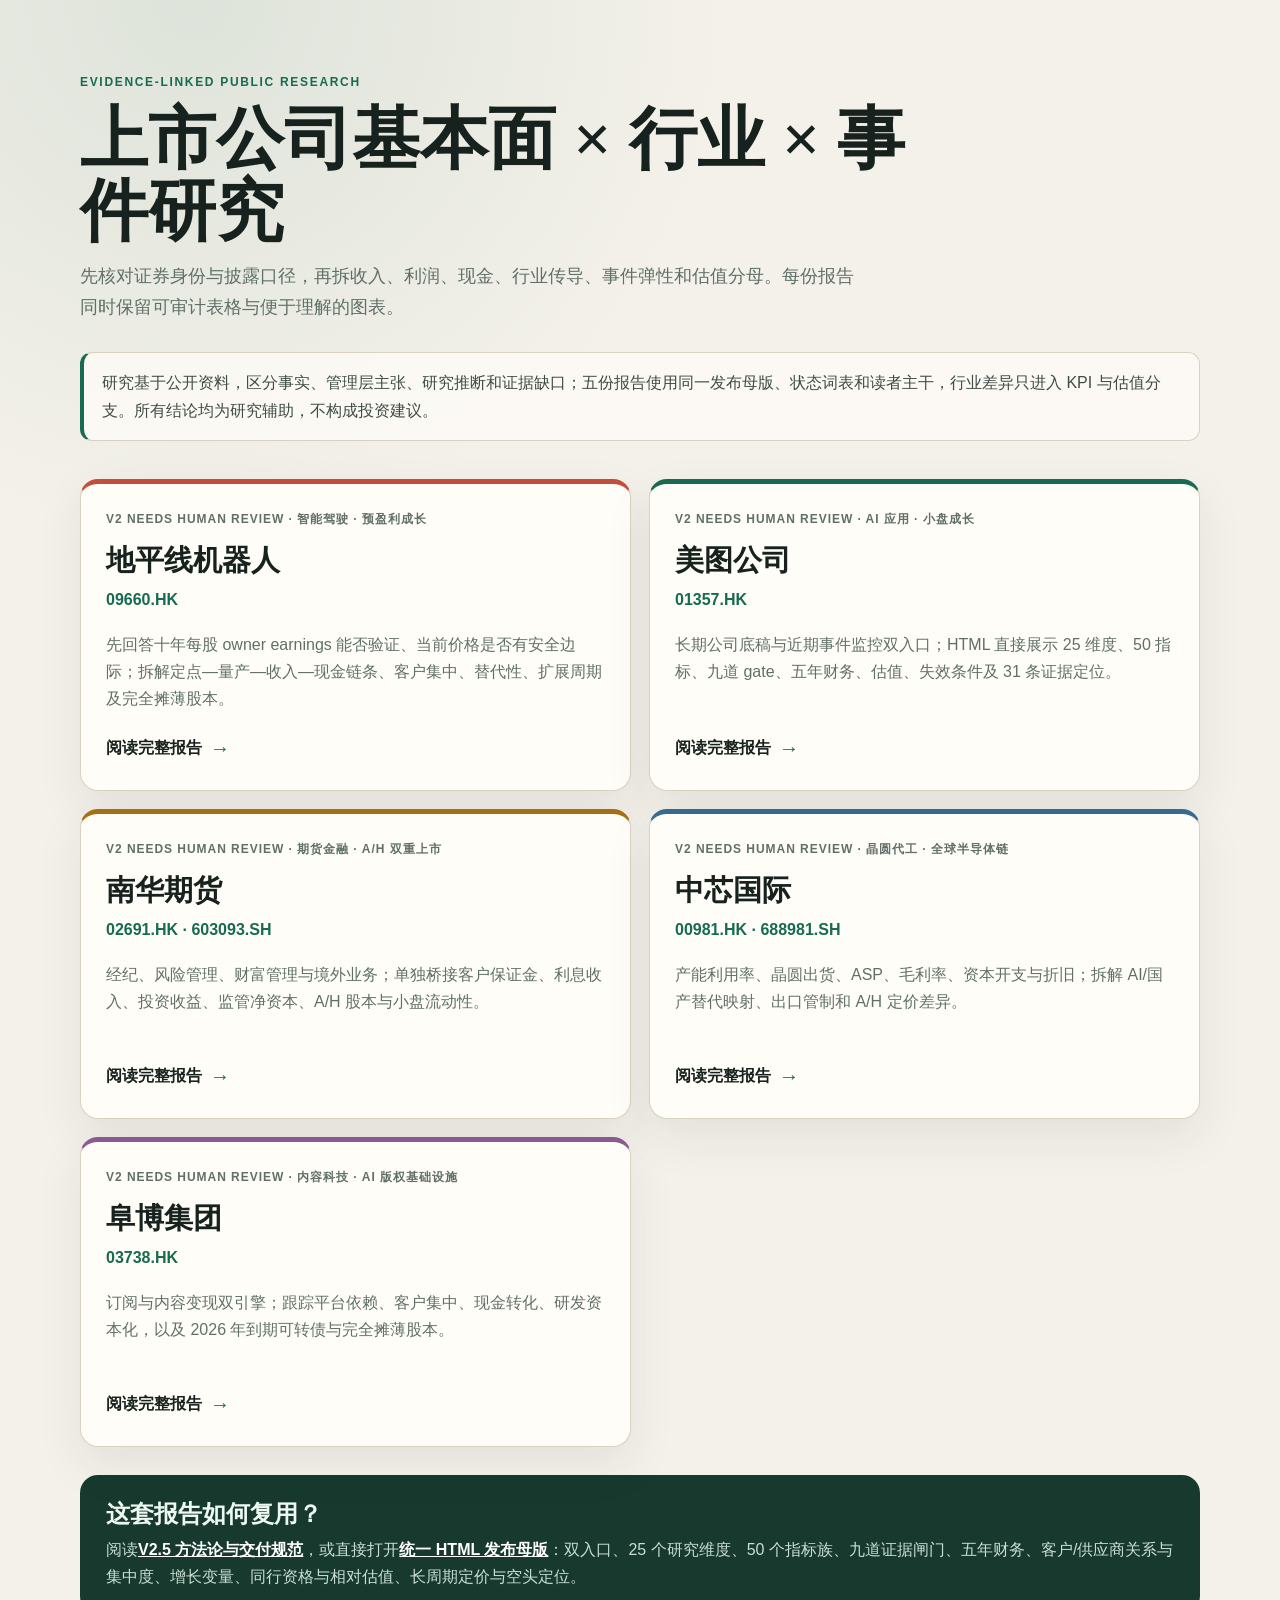
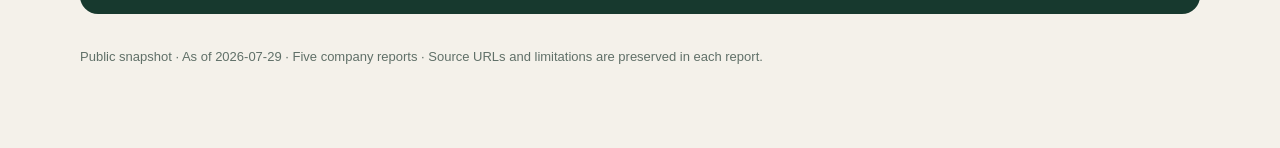
==== docs/index.html @ b4bbeaf7 "publish Horizon Robotics company research" ====
<!doctype html>
<html lang="zh-CN">
<head>
  <meta charset="utf-8">
  <meta name="viewport" content="width=device-width, initial-scale=1">
  <meta name="color-scheme" content="light">
  <title>上市公司基本面 × 行业 × 事件研究</title>
  <style>
    :root {
      --ink: #17221e;
      --muted: #607068;
      --paper: #f4f1ea;
      --card: #fffdf8;
      --line: #d8d1c3;
      --green: #176b50;
      --blue: #386a8e;
      --gold: #a66f16;
      --shadow: 0 18px 48px rgba(34, 42, 37, .08);
    }
    * { box-sizing: border-box; }
    body {
      margin: 0;
      color: var(--ink);
      background:
        radial-gradient(circle at 15% 0%, rgba(23, 107, 80, .10), transparent 34rem),
        var(--paper);
      font: 16px/1.7 -apple-system, BlinkMacSystemFont, "Segoe UI", "PingFang SC", "Noto Sans CJK SC", sans-serif;
    }
    main { width: min(1120px, calc(100% - 36px)); margin: 0 auto; padding: 72px 0 80px; }
    .eyebrow {
      color: var(--green);
      font-size: 12px;
      font-weight: 800;
      letter-spacing: .14em;
      text-transform: uppercase;
    }
    h1 { max-width: 850px; margin: 12px 0 14px; font: 800 clamp(36px, 7vw, 68px)/1.05 Georgia, "Songti SC", serif; }
    .lead { max-width: 780px; margin: 0; color: var(--muted); font-size: 18px; }
    .notice {
      margin: 30px 0 38px;
      padding: 16px 18px;
      border: 1px solid var(--line);
      border-left: 4px solid var(--green);
      border-radius: 12px;
      background: rgba(255, 253, 248, .75);
      color: #3e4c45;
    }
    .grid { display: grid; grid-template-columns: repeat(2, minmax(0, 1fr)); gap: 18px; }
    .card {
      display: flex;
      min-height: 310px;
      flex-direction: column;
      padding: 25px;
      border: 1px solid var(--line);
      border-radius: 18px;
      background: var(--card);
      box-shadow: var(--shadow);
    }
    .tag { color: var(--muted); font-size: 12px; font-weight: 750; letter-spacing: .08em; }
    .card h2 { margin: 14px 0 8px; font: 750 29px/1.2 Georgia, "Songti SC", serif; }
    .ticker { margin-bottom: 18px; color: var(--green); font-weight: 750; }
    .card p { margin: 0 0 18px; color: var(--muted); }
    .card a {
      display: inline-flex;
      align-items: center;
      gap: 8px;
      margin-top: auto;
      color: var(--ink);
      font-weight: 780;
      text-decoration: none;
    }
    .card a::after { content: "→"; color: var(--green); font-size: 20px; }
    .card a:hover { color: var(--green); }
    .meitu { border-top: 5px solid var(--green); }
    .nanhua { border-top: 5px solid var(--gold); }
    .smic { border-top: 5px solid var(--blue); }
    .vobile { border-top: 5px solid #8b5a91; }
    .horizon { border-top: 5px solid #c14f3c; }
    .pending { opacity: .72; }
    .pending .status {
      display: inline-flex;
      margin-top: auto;
      padding: 7px 10px;
      border: 1px solid var(--line);
      border-radius: 999px;
      color: var(--muted);
      font-size: 12px;
      font-weight: 750;
    }
    .method {
      margin-top: 28px;
      padding: 24px 26px;
      border-radius: 18px;
      color: #edf8f2;
      background: #17392e;
    }
    .method h2 { margin: 0 0 6px; font: 700 24px/1.3 Georgia, "Songti SC", serif; }
    .method p { margin: 0; color: #c9ded4; }
    .method a { color: #fff; font-weight: 750; }
    footer { margin-top: 32px; color: var(--muted); font-size: 13px; }
    @media (max-width: 820px) {
      main { padding-top: 46px; }
      .grid { grid-template-columns: 1fr; }
      .card { min-height: 0; }
    }
  </style>
</head>
<body>
  <main>
    <div class="eyebrow">Evidence-linked public research</div>
    <h1>上市公司基本面 × 行业 × 事件研究</h1>
    <p class="lead">先核对证券身份与披露口径，再拆收入、利润、现金、行业传导、事件弹性和估值分母。每份报告同时保留可审计表格与便于理解的图表。</p>

    <div class="notice">研究基于公开资料，区分事实、管理层主张、研究推断和证据缺口；五份报告使用同一发布母版、状态词表和读者主干，行业差异只进入 KPI 与估值分支。所有结论均为研究辅助，不构成投资建议。</div>

    <section class="grid" aria-label="公司研究报告">
      <article class="card horizon">
        <div class="tag">V2 NEEDS HUMAN REVIEW · 智能驾驶 · 预盈利成长</div>
        <h2>地平线机器人</h2>
        <div class="ticker">09660.HK</div>
        <p>先回答十年每股 owner earnings 能否验证、当前价格是否有安全边际；拆解定点—量产—收入—现金链条、客户集中、替代性、扩展周期及完全摊薄股本。</p>
        <a href="./horizon-robotics-09660-hk/report.html">阅读完整报告</a>
      </article>

      <article class="card meitu">
        <div class="tag">V2 NEEDS HUMAN REVIEW · AI 应用 · 小盘成长</div>
        <h2>美图公司</h2>
        <div class="ticker">01357.HK</div>
        <p>长期公司底稿与近期事件监控双入口；HTML 直接展示 25 维度、50 指标、九道 gate、五年财务、估值、失效条件及 31 条证据定位。</p>
        <a href="./meitu-01357-hk/report.html">阅读完整报告</a>
      </article>

      <article class="card nanhua">
        <div class="tag">V2 NEEDS HUMAN REVIEW · 期货金融 · A/H 双重上市</div>
        <h2>南华期货</h2>
        <div class="ticker">02691.HK · 603093.SH</div>
        <p>经纪、风险管理、财富管理与境外业务；单独桥接客户保证金、利息收入、投资收益、监管净资本、A/H 股本与小盘流动性。</p>
        <a href="./nanhua-futures-02691-hk/report.html">阅读完整报告</a>
      </article>

      <article class="card smic">
        <div class="tag">V2 NEEDS HUMAN REVIEW · 晶圆代工 · 全球半导体链</div>
        <h2>中芯国际</h2>
        <div class="ticker">00981.HK · 688981.SH</div>
        <p>产能利用率、晶圆出货、ASP、毛利率、资本开支与折旧；拆解 AI/国产替代映射、出口管制和 A/H 定价差异。</p>
        <a href="./smic-00981-hk/report.html">阅读完整报告</a>
      </article>

      <article class="card vobile">
        <div class="tag">V2 NEEDS HUMAN REVIEW · 内容科技 · AI 版权基础设施</div>
        <h2>阜博集团</h2>
        <div class="ticker">03738.HK</div>
        <p>订阅与内容变现双引擎；跟踪平台依赖、客户集中、现金转化、研发资本化，以及 2026 年到期可转债与完全摊薄股本。</p>
        <a href="./fubo-group-03738-hk/report.html">阅读完整报告</a>
      </article>
    </section>

    <section class="method">
      <h2>这套报告如何复用？</h2>
      <p>阅读<a href="./listed-company-fundamentals-event-research-methodology.html">V2.5 方法论与交付规范</a>，或直接打开<a href="./templates/report-publication-shell-v1.html">统一 HTML 发布母版</a>：双入口、25 个研究维度、50 个指标族、九道证据闸门、五年财务、客户/供应商关系与集中度、增长变量、同行资格与相对估值、长周期定价与空头定位。</p>
    </section>

    <footer>Public snapshot · As of 2026-07-29 · Five company reports · Source URLs and limitations are preserved in each report.</footer>
  </main>
</body>
</html>
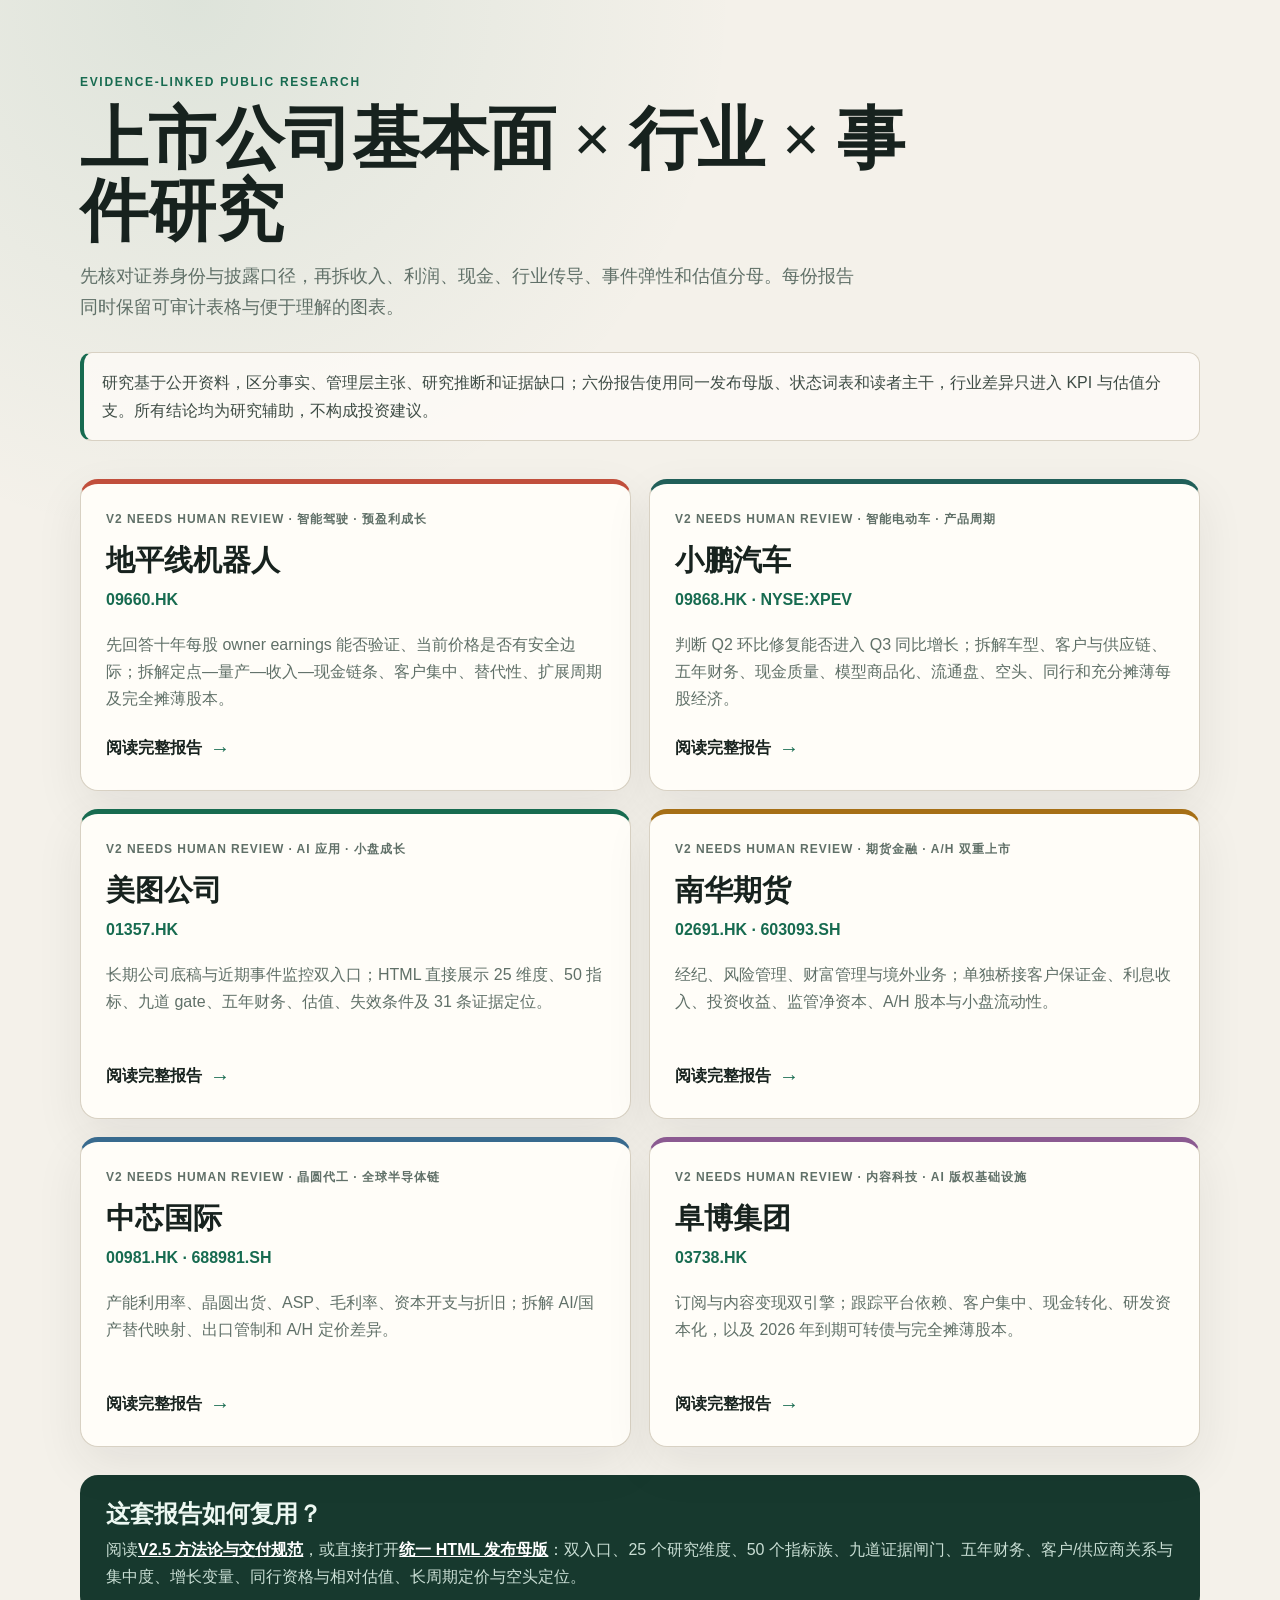
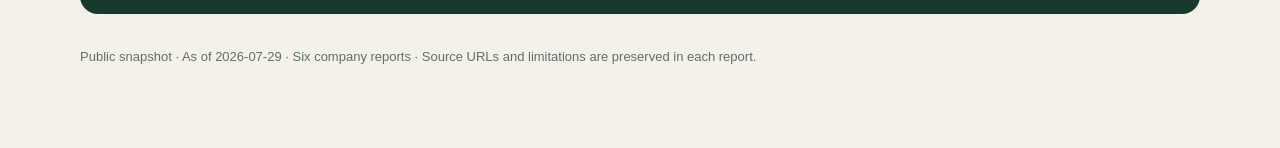
==== commit a726439b: "Publish XPeng company research" ====
--- a/docs/index.html
+++ b/docs/index.html
@@ -76,6 +76,7 @@
     .smic { border-top: 5px solid var(--blue); }
     .vobile { border-top: 5px solid #8b5a91; }
     .horizon { border-top: 5px solid #c14f3c; }
+    .xpeng { border-top: 5px solid #215f59; }
     .pending { opacity: .72; }
     .pending .status {
       display: inline-flex;
@@ -111,7 +112,7 @@
     <h1>上市公司基本面 × 行业 × 事件研究</h1>
     <p class="lead">先核对证券身份与披露口径，再拆收入、利润、现金、行业传导、事件弹性和估值分母。每份报告同时保留可审计表格与便于理解的图表。</p>
 
-    <div class="notice">研究基于公开资料，区分事实、管理层主张、研究推断和证据缺口；五份报告使用同一发布母版、状态词表和读者主干，行业差异只进入 KPI 与估值分支。所有结论均为研究辅助，不构成投资建议。</div>
+    <div class="notice">研究基于公开资料，区分事实、管理层主张、研究推断和证据缺口；六份报告使用同一发布母版、状态词表和读者主干，行业差异只进入 KPI 与估值分支。所有结论均为研究辅助，不构成投资建议。</div>
 
     <section class="grid" aria-label="公司研究报告">
       <article class="card horizon">
@@ -120,6 +121,14 @@
         <div class="ticker">09660.HK</div>
         <p>先回答十年每股 owner earnings 能否验证、当前价格是否有安全边际；拆解定点—量产—收入—现金链条、客户集中、替代性、扩展周期及完全摊薄股本。</p>
         <a href="./horizon-robotics-09660-hk/report.html">阅读完整报告</a>
+      </article>
+
+      <article class="card xpeng">
+        <div class="tag">V2 NEEDS HUMAN REVIEW · 智能电动车 · 产品周期</div>
+        <h2>小鹏汽车</h2>
+        <div class="ticker">09868.HK · NYSE:XPEV</div>
+        <p>判断 Q2 环比修复能否进入 Q3 同比增长；拆解车型、客户与供应链、五年财务、现金质量、模型商品化、流通盘、空头、同行和充分摊薄每股经济。</p>
+        <a href="./xpeng-09868-hk/report.html">阅读完整报告</a>
       </article>
 
       <article class="card meitu">
@@ -160,7 +169,7 @@
       <p>阅读<a href="./listed-company-fundamentals-event-research-methodology.html">V2.5 方法论与交付规范</a>，或直接打开<a href="./templates/report-publication-shell-v1.html">统一 HTML 发布母版</a>：双入口、25 个研究维度、50 个指标族、九道证据闸门、五年财务、客户/供应商关系与集中度、增长变量、同行资格与相对估值、长周期定价与空头定位。</p>
     </section>
 
-    <footer>Public snapshot · As of 2026-07-29 · Five company reports · Source URLs and limitations are preserved in each report.</footer>
+    <footer>Public snapshot · As of 2026-07-29 · Six company reports · Source URLs and limitations are preserved in each report.</footer>
   </main>
 </body>
 </html>
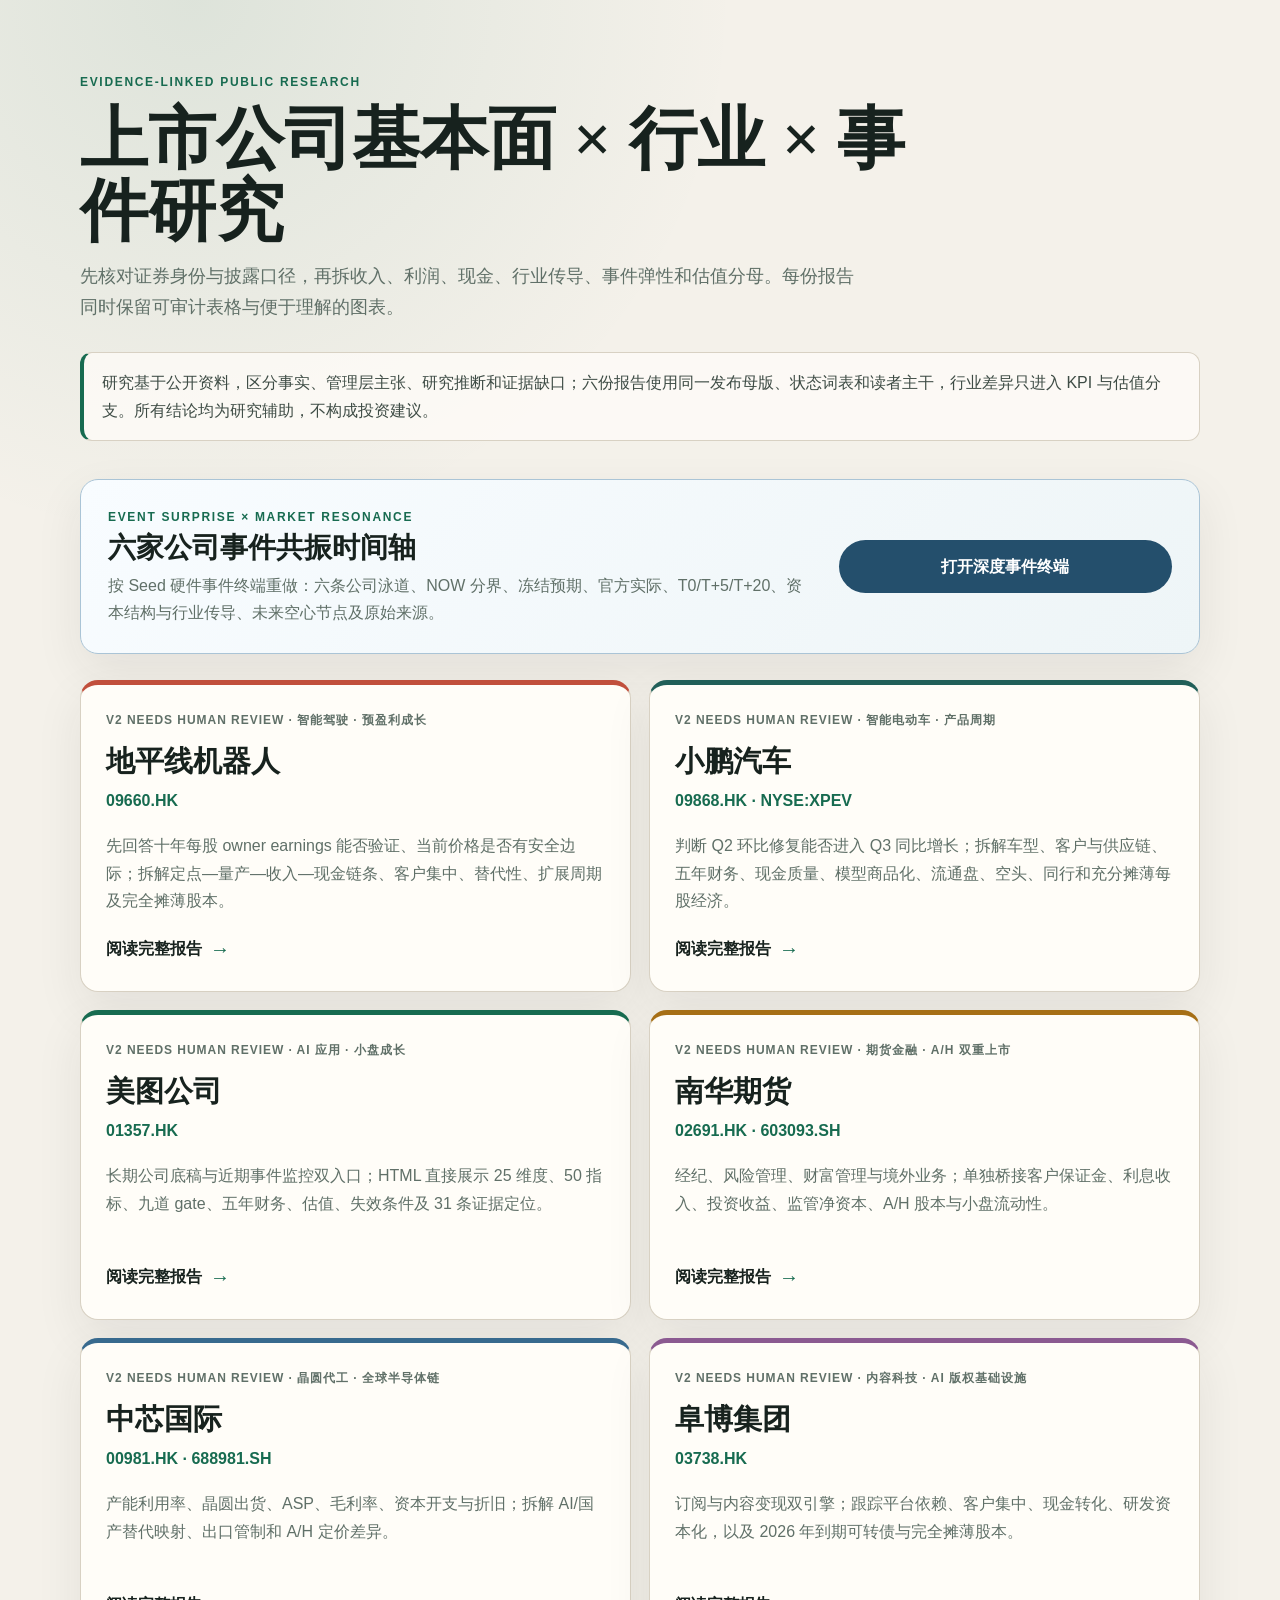
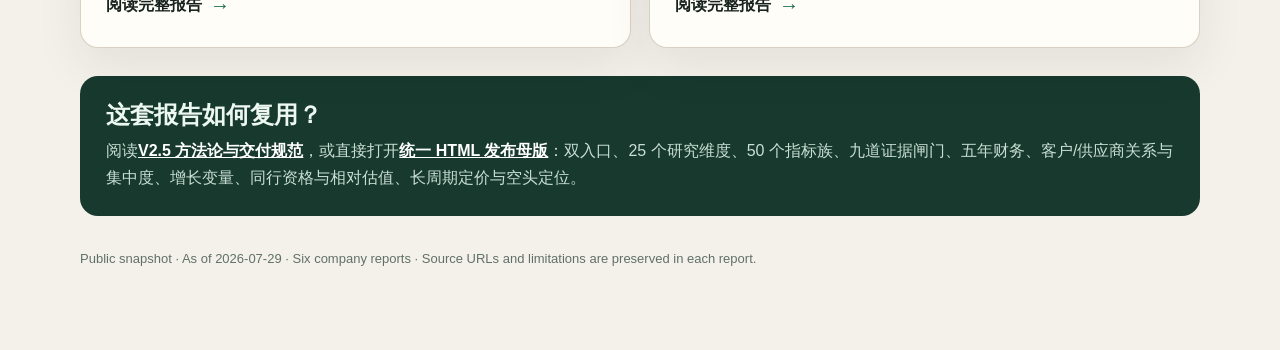
==== commit c5a2d4d3: "Add company event resonance timeline" ====
--- a/docs/index.html
+++ b/docs/index.html
@@ -98,11 +98,39 @@
     .method h2 { margin: 0 0 6px; font: 700 24px/1.3 Georgia, "Songti SC", serif; }
     .method p { margin: 0; color: #c9ded4; }
     .method a { color: #fff; font-weight: 750; }
+    .timeline-feature {
+      display: grid;
+      grid-template-columns: minmax(0, 1.7fr) minmax(240px, .8fr);
+      gap: 22px;
+      align-items: center;
+      margin: 0 0 26px;
+      padding: 27px;
+      border: 1px solid #aac4d6;
+      border-radius: 18px;
+      background: linear-gradient(135deg, #f8fcff, #eef5f7);
+      box-shadow: var(--shadow);
+    }
+    .timeline-feature h2 {
+      margin: 4px 0 7px;
+      font: 750 28px/1.2 Georgia, "Songti SC", serif;
+    }
+    .timeline-feature p { margin: 0; color: var(--muted); }
+    .timeline-feature a {
+      display: inline-flex;
+      justify-content: center;
+      padding: 13px 16px;
+      border-radius: 999px;
+      color: #fff;
+      background: #244f6c;
+      font-weight: 800;
+      text-decoration: none;
+    }
     footer { margin-top: 32px; color: var(--muted); font-size: 13px; }
     @media (max-width: 820px) {
       main { padding-top: 46px; }
       .grid { grid-template-columns: 1fr; }
       .card { min-height: 0; }
+      .timeline-feature { grid-template-columns: 1fr; }
     }
   </style>
 </head>
@@ -114,6 +142,15 @@
 
     <div class="notice">研究基于公开资料，区分事实、管理层主张、研究推断和证据缺口；六份报告使用同一发布母版、状态词表和读者主干，行业差异只进入 KPI 与估值分支。所有结论均为研究辅助，不构成投资建议。</div>
 
+    <section class="timeline-feature" aria-label="六家公司事件共振时间轴">
+      <div>
+        <div class="eyebrow">Event surprise × market resonance</div>
+        <h2>六家公司事件共振时间轴</h2>
+        <p>按 Seed 硬件事件终端重做：六条公司泳道、NOW 分界、冻结预期、官方实际、T0/T+5/T+20、资本结构与行业传导、未来空心节点及原始来源。</p>
+      </div>
+      <a href="./company-event-timeline/report.html">打开深度事件终端</a>
+    </section>
+
     <section class="grid" aria-label="公司研究报告">
       <article class="card horizon">
         <div class="tag">V2 NEEDS HUMAN REVIEW · 智能驾驶 · 预盈利成长</div>
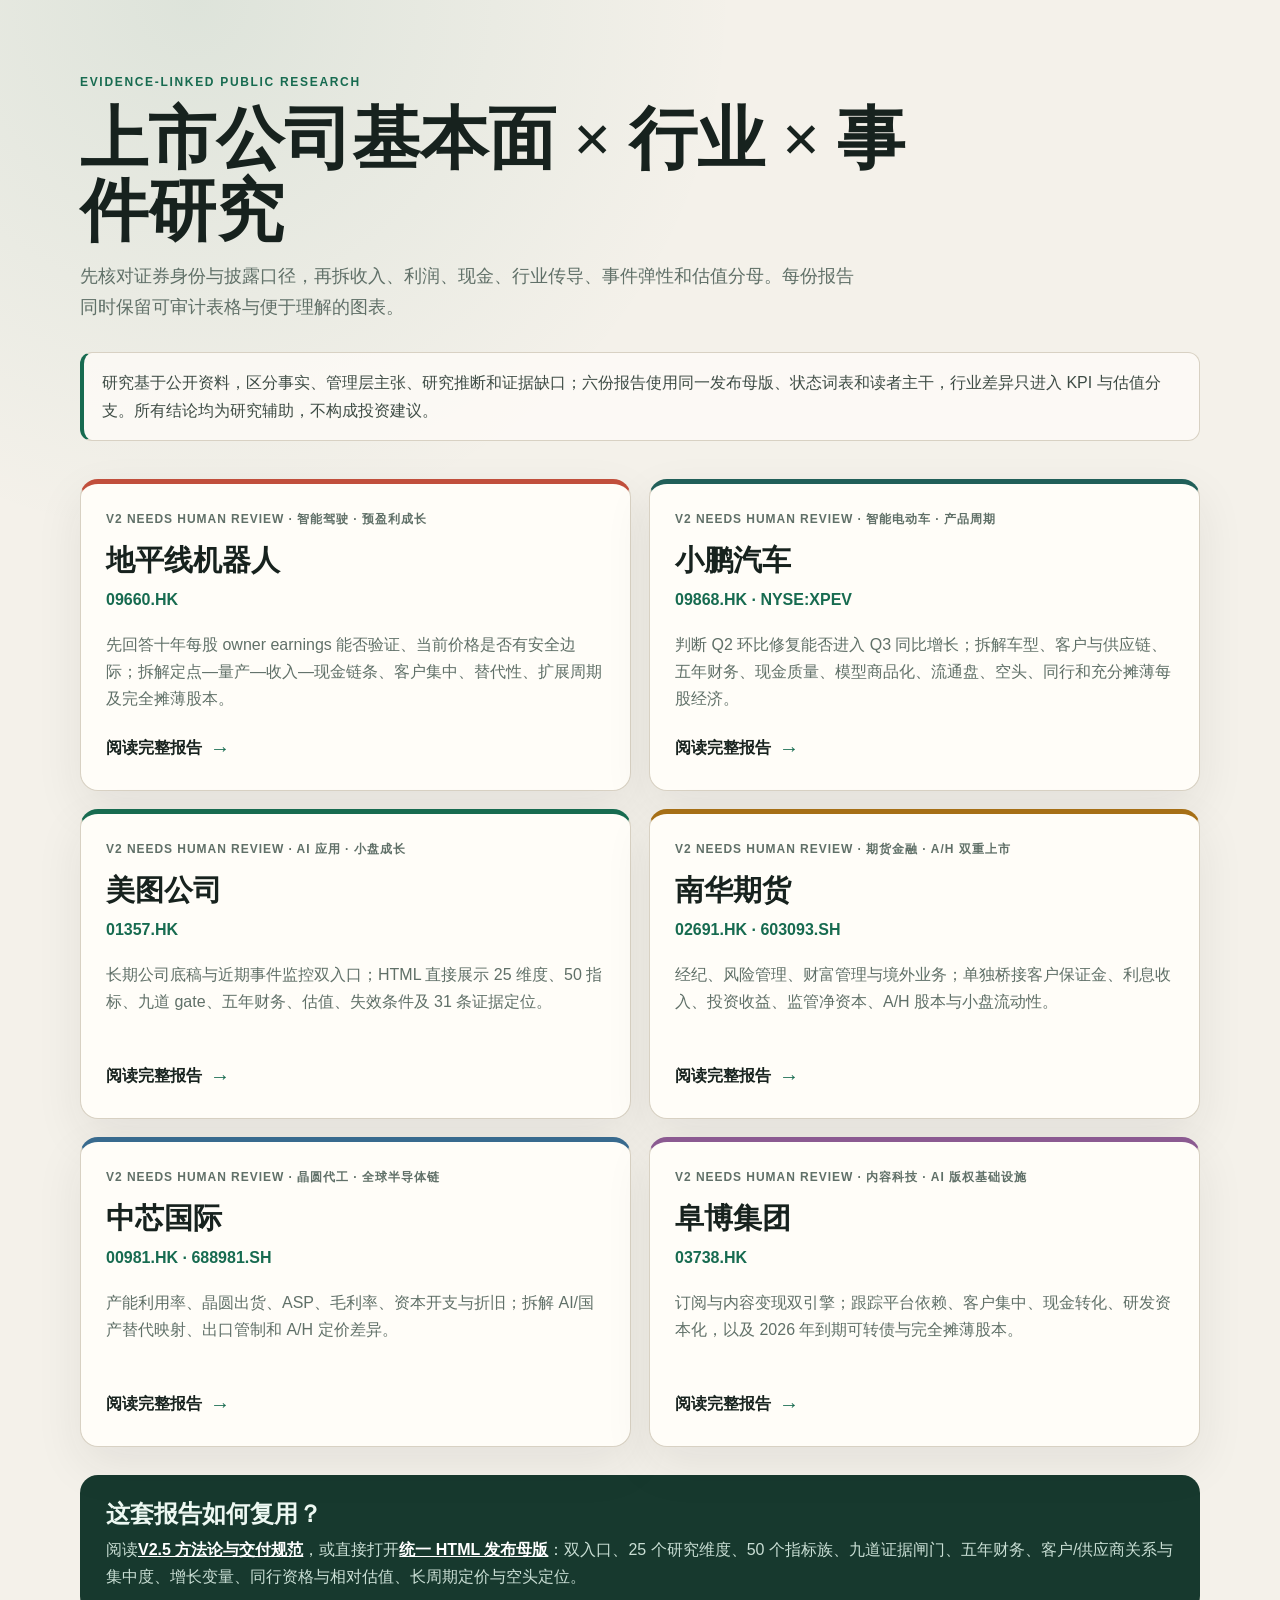
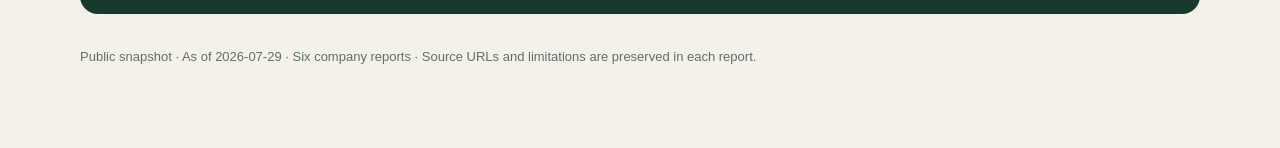
==== commit 43701c84: "Embed event timelines in company reports" ====
--- a/docs/index.html
+++ b/docs/index.html
@@ -98,39 +98,11 @@
     .method h2 { margin: 0 0 6px; font: 700 24px/1.3 Georgia, "Songti SC", serif; }
     .method p { margin: 0; color: #c9ded4; }
     .method a { color: #fff; font-weight: 750; }
-    .timeline-feature {
-      display: grid;
-      grid-template-columns: minmax(0, 1.7fr) minmax(240px, .8fr);
-      gap: 22px;
-      align-items: center;
-      margin: 0 0 26px;
-      padding: 27px;
-      border: 1px solid #aac4d6;
-      border-radius: 18px;
-      background: linear-gradient(135deg, #f8fcff, #eef5f7);
-      box-shadow: var(--shadow);
-    }
-    .timeline-feature h2 {
-      margin: 4px 0 7px;
-      font: 750 28px/1.2 Georgia, "Songti SC", serif;
-    }
-    .timeline-feature p { margin: 0; color: var(--muted); }
-    .timeline-feature a {
-      display: inline-flex;
-      justify-content: center;
-      padding: 13px 16px;
-      border-radius: 999px;
-      color: #fff;
-      background: #244f6c;
-      font-weight: 800;
-      text-decoration: none;
-    }
     footer { margin-top: 32px; color: var(--muted); font-size: 13px; }
     @media (max-width: 820px) {
       main { padding-top: 46px; }
       .grid { grid-template-columns: 1fr; }
       .card { min-height: 0; }
-      .timeline-feature { grid-template-columns: 1fr; }
     }
   </style>
 </head>
@@ -141,15 +113,6 @@
     <p class="lead">先核对证券身份与披露口径，再拆收入、利润、现金、行业传导、事件弹性和估值分母。每份报告同时保留可审计表格与便于理解的图表。</p>
 
     <div class="notice">研究基于公开资料，区分事实、管理层主张、研究推断和证据缺口；六份报告使用同一发布母版、状态词表和读者主干，行业差异只进入 KPI 与估值分支。所有结论均为研究辅助，不构成投资建议。</div>
-
-    <section class="timeline-feature" aria-label="六家公司事件共振时间轴">
-      <div>
-        <div class="eyebrow">Event surprise × market resonance</div>
-        <h2>六家公司事件共振时间轴</h2>
-        <p>按 Seed 硬件事件终端重做：六条公司泳道、NOW 分界、冻结预期、官方实际、T0/T+5/T+20、资本结构与行业传导、未来空心节点及原始来源。</p>
-      </div>
-      <a href="./company-event-timeline/report.html">打开深度事件终端</a>
-    </section>
 
     <section class="grid" aria-label="公司研究报告">
       <article class="card horizon">
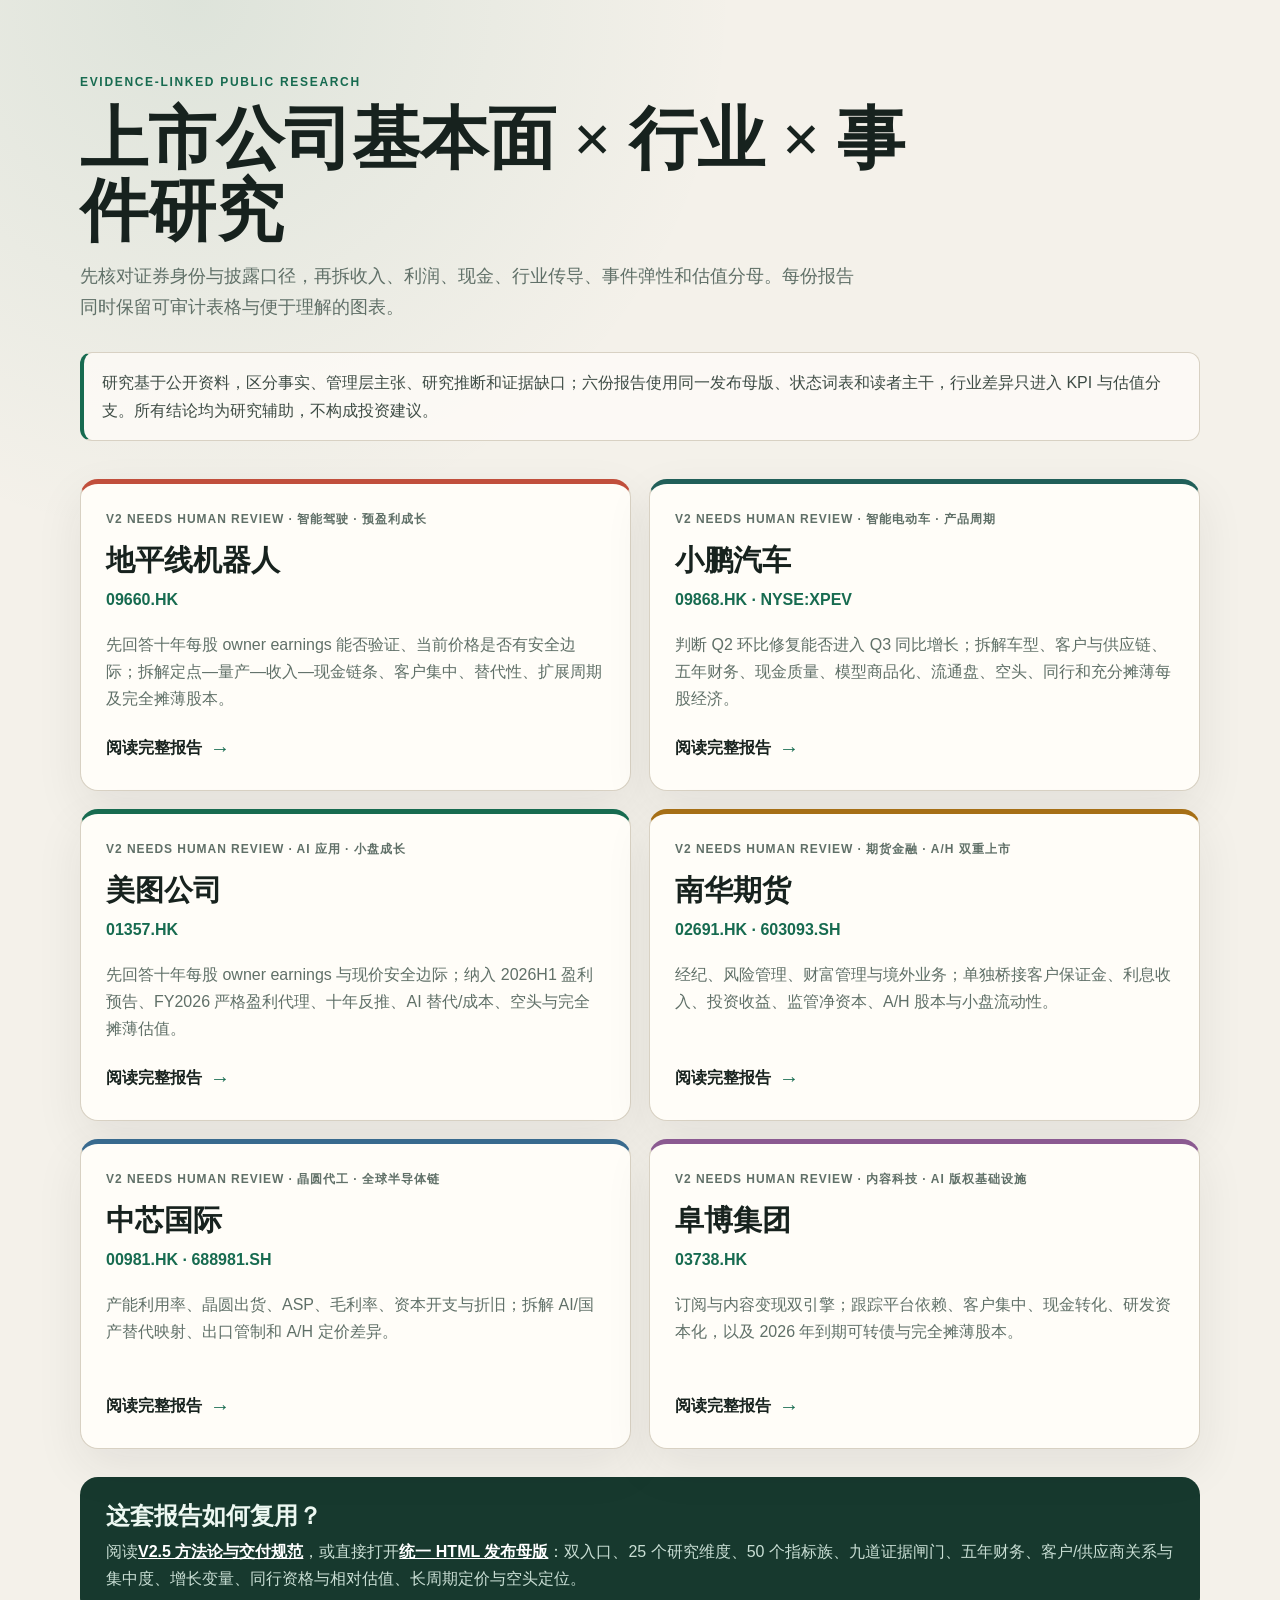
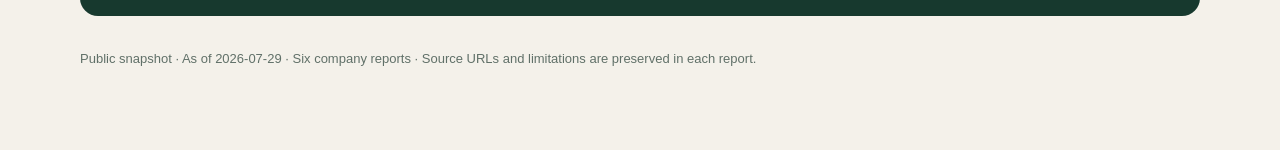
==== commit 947daa37: "research: update Meitu H1 outlook and valuation" ====
--- a/docs/index.html
+++ b/docs/index.html
@@ -135,7 +135,7 @@
         <div class="tag">V2 NEEDS HUMAN REVIEW · AI 应用 · 小盘成长</div>
         <h2>美图公司</h2>
         <div class="ticker">01357.HK</div>
-        <p>长期公司底稿与近期事件监控双入口；HTML 直接展示 25 维度、50 指标、九道 gate、五年财务、估值、失效条件及 31 条证据定位。</p>
+        <p>先回答十年每股 owner earnings 与现价安全边际；纳入 2026H1 盈利预告、FY2026 严格盈利代理、十年反推、AI 替代/成本、空头与完全摊薄估值。</p>
         <a href="./meitu-01357-hk/report.html">阅读完整报告</a>
       </article>
 
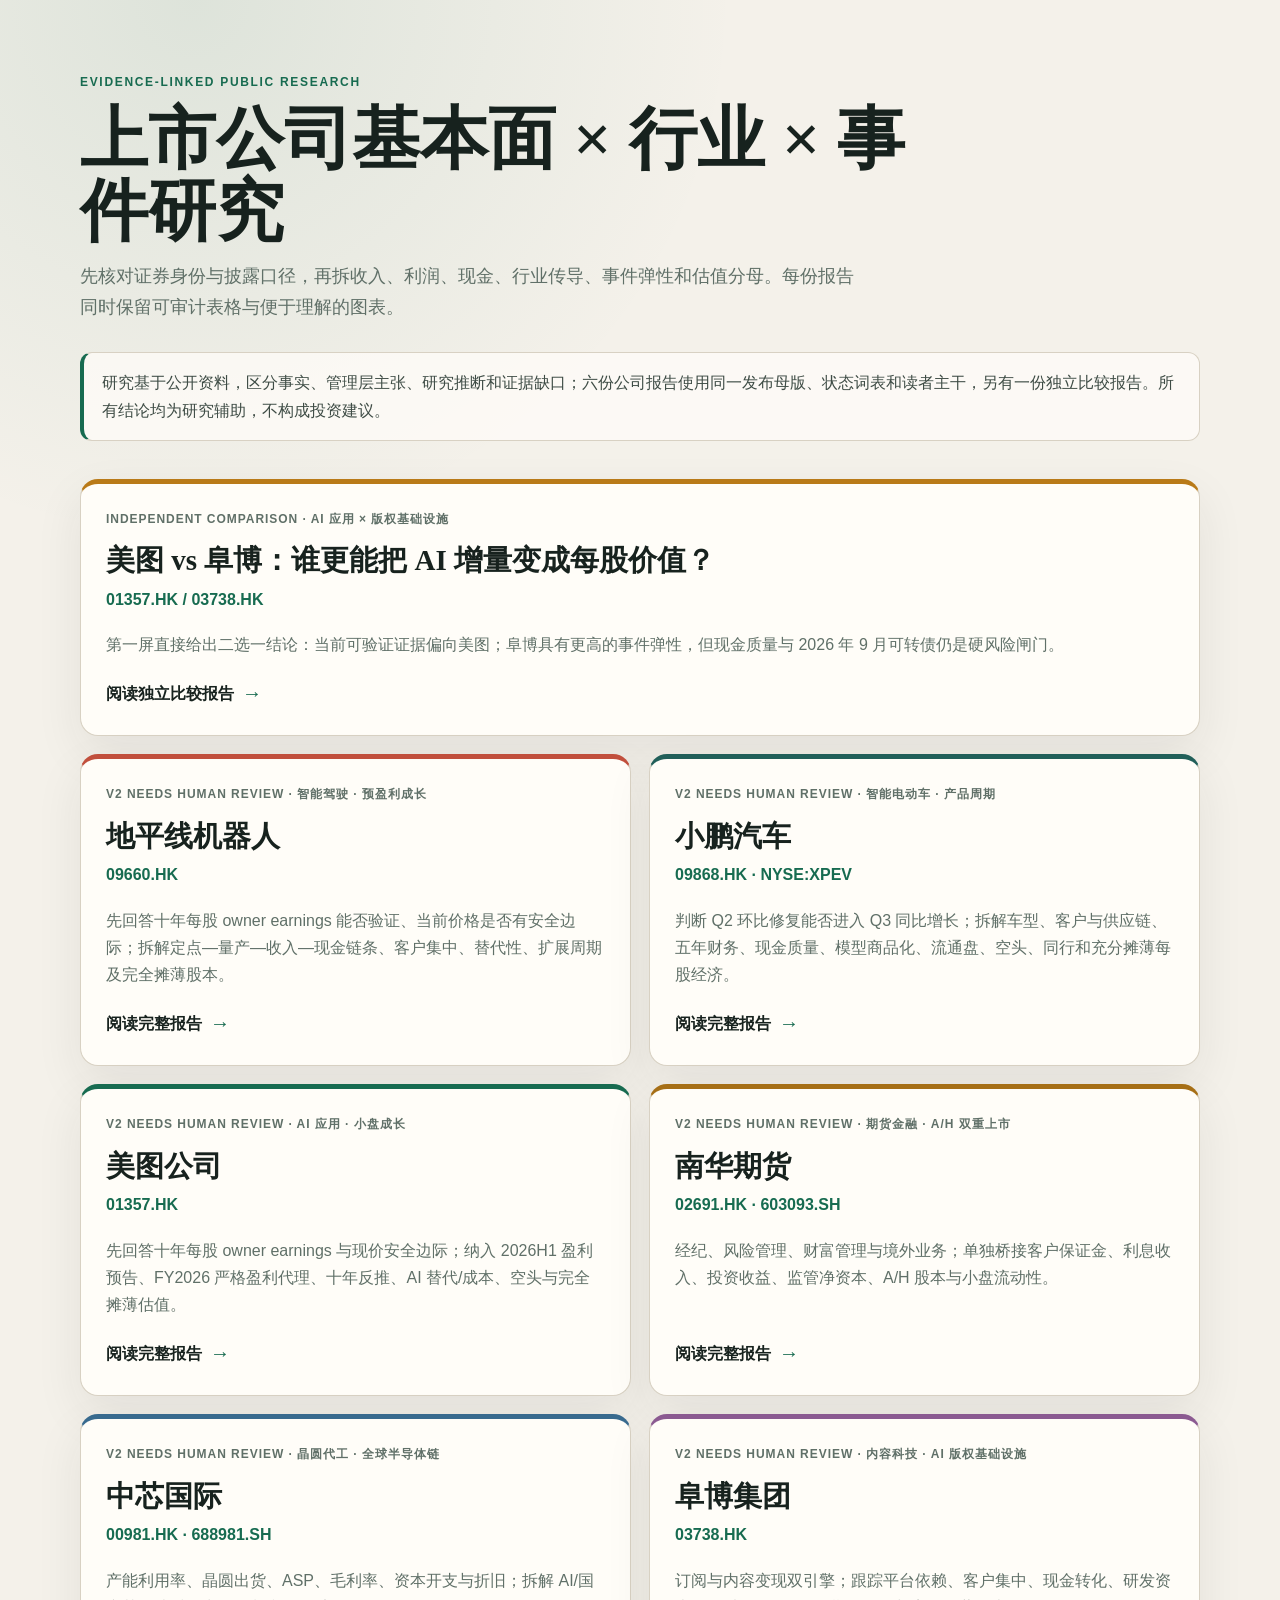
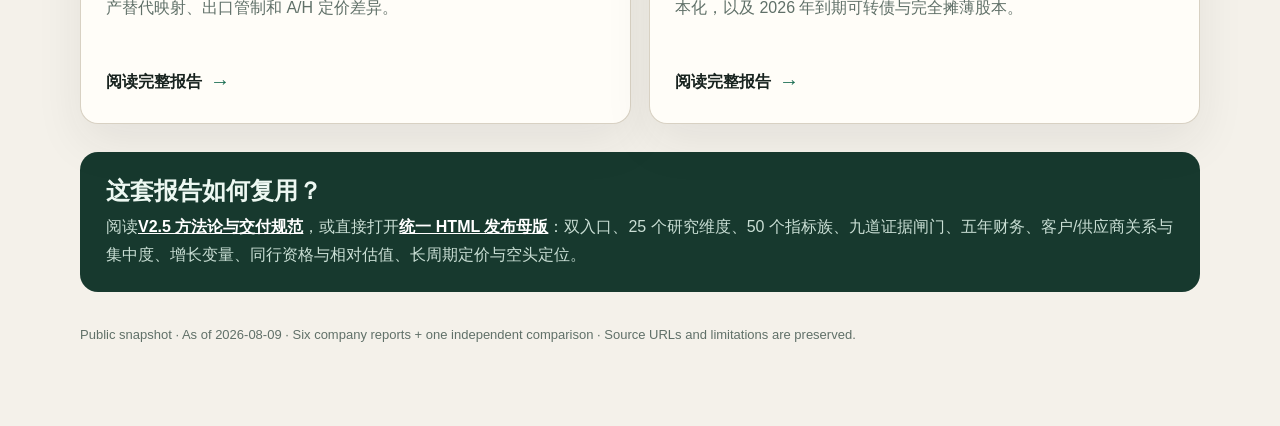
==== commit 80e71c25: "Publish Vobile update and Meitu comparison" ====
--- a/docs/index.html
+++ b/docs/index.html
@@ -75,6 +75,7 @@
     .nanhua { border-top: 5px solid var(--gold); }
     .smic { border-top: 5px solid var(--blue); }
     .vobile { border-top: 5px solid #8b5a91; }
+    .comparison { grid-column: 1 / -1; min-height: 250px; border-top: 5px solid #b97a18; }
     .horizon { border-top: 5px solid #c14f3c; }
     .xpeng { border-top: 5px solid #215f59; }
     .pending { opacity: .72; }
@@ -103,6 +104,7 @@
       main { padding-top: 46px; }
       .grid { grid-template-columns: 1fr; }
       .card { min-height: 0; }
+      .comparison { grid-column: auto; }
     }
   </style>
 </head>
@@ -112,9 +114,17 @@
     <h1>上市公司基本面 × 行业 × 事件研究</h1>
     <p class="lead">先核对证券身份与披露口径，再拆收入、利润、现金、行业传导、事件弹性和估值分母。每份报告同时保留可审计表格与便于理解的图表。</p>
 
-    <div class="notice">研究基于公开资料，区分事实、管理层主张、研究推断和证据缺口；六份报告使用同一发布母版、状态词表和读者主干，行业差异只进入 KPI 与估值分支。所有结论均为研究辅助，不构成投资建议。</div>
+    <div class="notice">研究基于公开资料，区分事实、管理层主张、研究推断和证据缺口；六份公司报告使用同一发布母版、状态词表和读者主干，另有一份独立比较报告。所有结论均为研究辅助，不构成投资建议。</div>
 
     <section class="grid" aria-label="公司研究报告">
+      <article class="card comparison">
+        <div class="tag">INDEPENDENT COMPARISON · AI 应用 × 版权基础设施</div>
+        <h2>美图 vs 阜博：谁更能把 AI 增量变成每股价值？</h2>
+        <div class="ticker">01357.HK / 03738.HK</div>
+        <p>第一屏直接给出二选一结论：当前可验证证据偏向美图；阜博具有更高的事件弹性，但现金质量与 2026 年 9 月可转债仍是硬风险闸门。</p>
+        <a href="./meitu-vs-vobile/report.html">阅读独立比较报告</a>
+      </article>
+
       <article class="card horizon">
         <div class="tag">V2 NEEDS HUMAN REVIEW · 智能驾驶 · 预盈利成长</div>
         <h2>地平线机器人</h2>
@@ -169,7 +179,7 @@
       <p>阅读<a href="./listed-company-fundamentals-event-research-methodology.html">V2.5 方法论与交付规范</a>，或直接打开<a href="./templates/report-publication-shell-v1.html">统一 HTML 发布母版</a>：双入口、25 个研究维度、50 个指标族、九道证据闸门、五年财务、客户/供应商关系与集中度、增长变量、同行资格与相对估值、长周期定价与空头定位。</p>
     </section>
 
-    <footer>Public snapshot · As of 2026-07-29 · Six company reports · Source URLs and limitations are preserved in each report.</footer>
+    <footer>Public snapshot · As of 2026-08-09 · Six company reports + one independent comparison · Source URLs and limitations are preserved.</footer>
   </main>
 </body>
 </html>
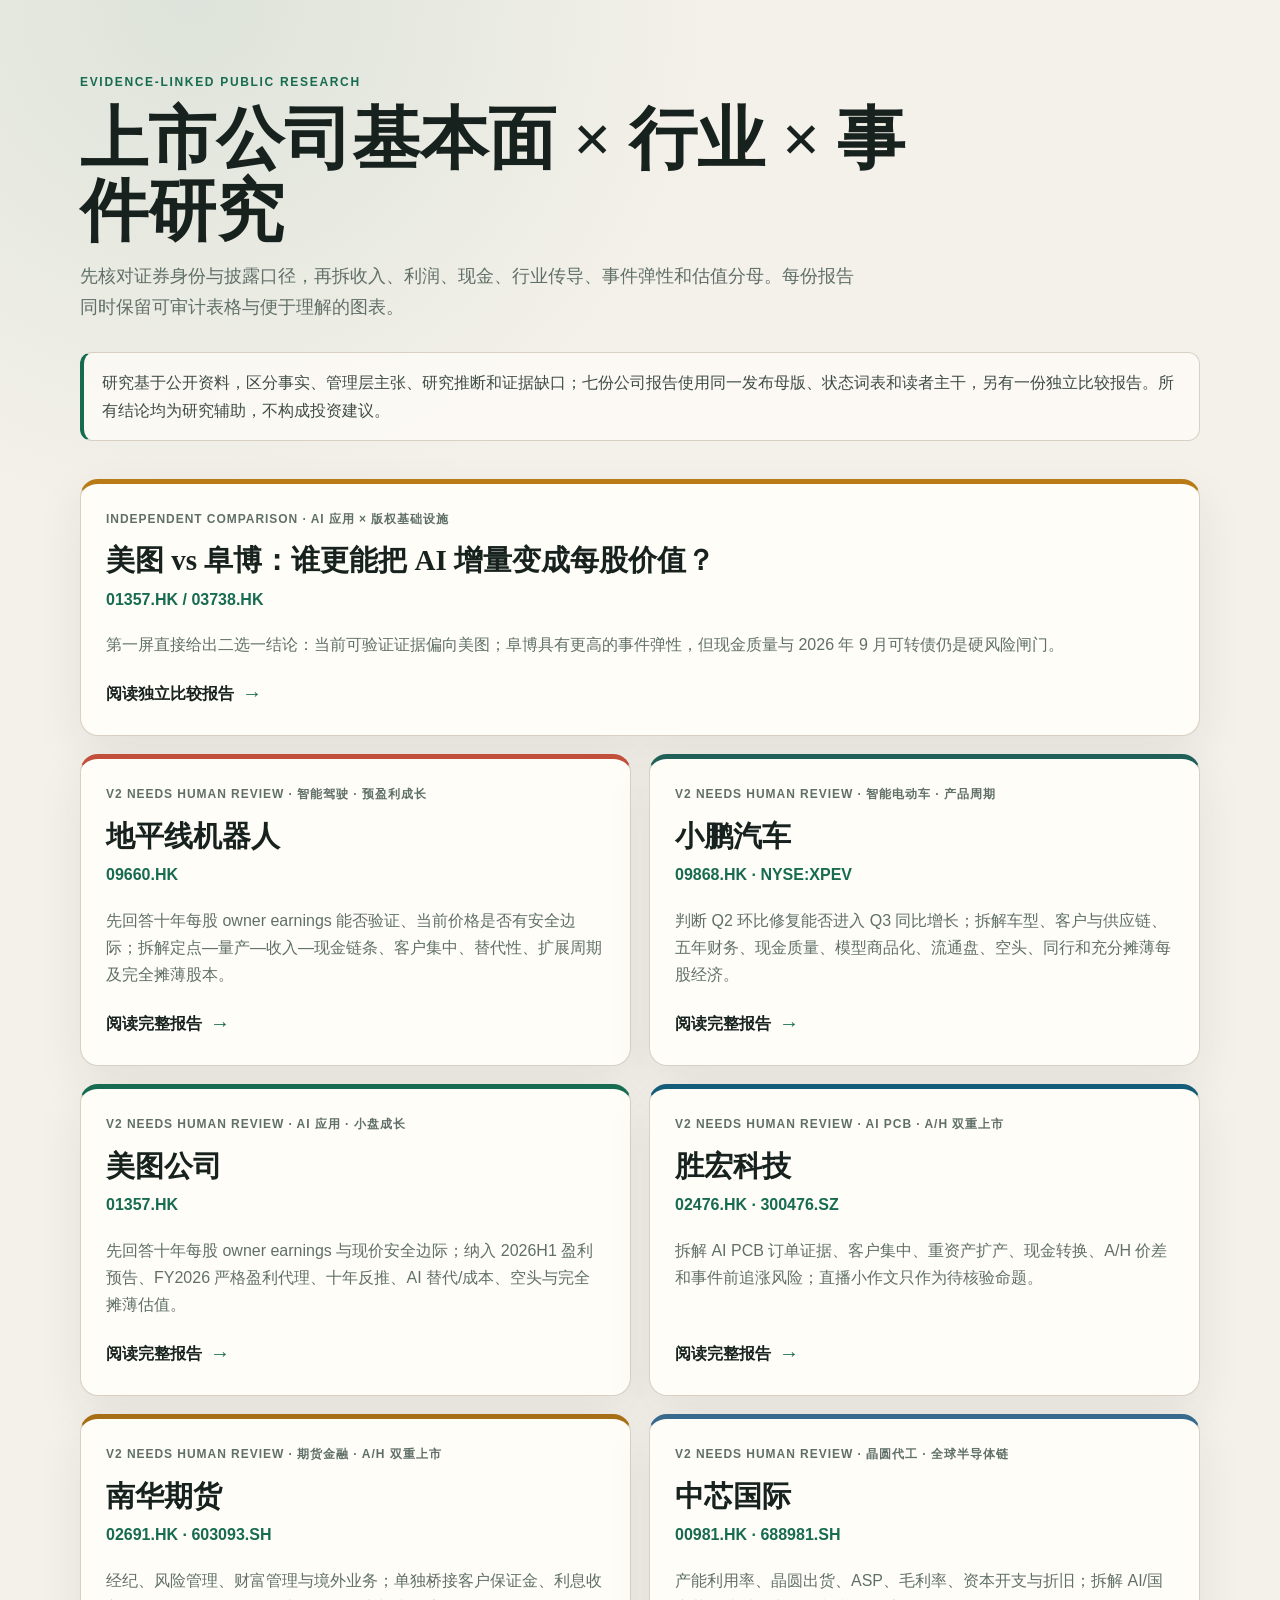
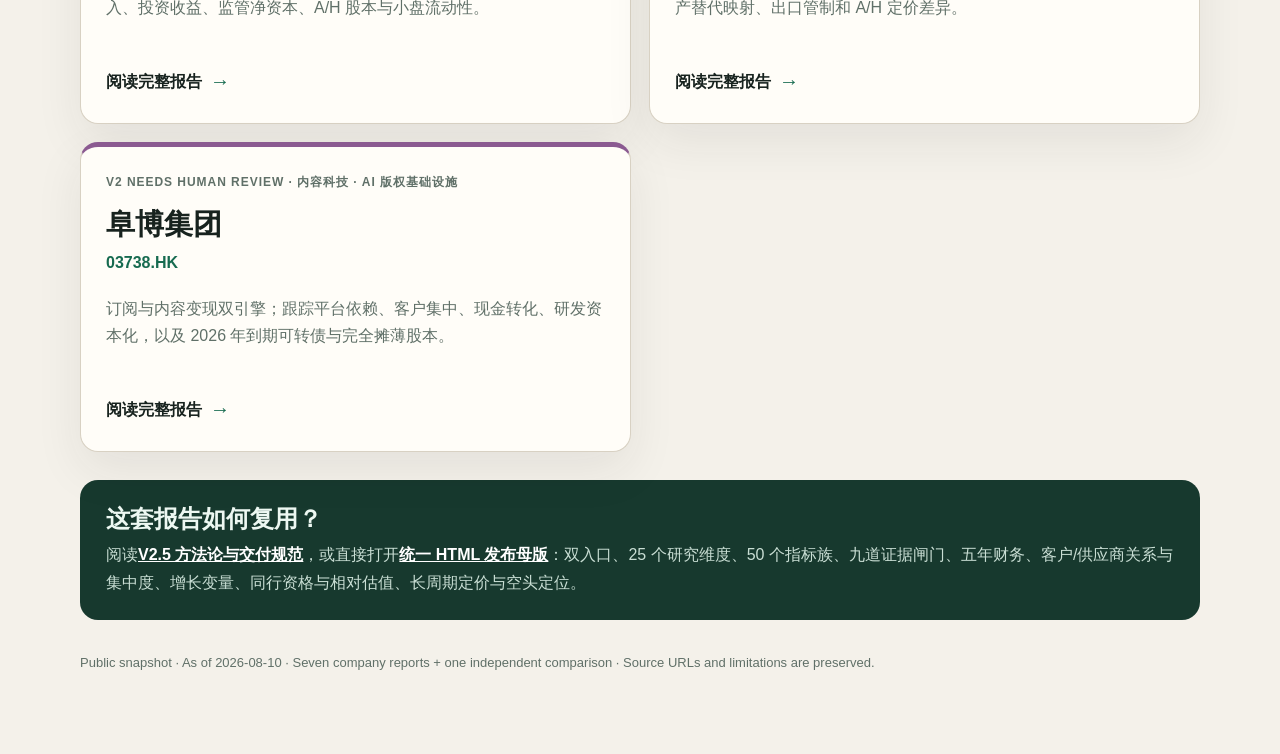
==== commit e78f85a7: "Publish Victory Giant research report" ====
--- a/docs/index.html
+++ b/docs/index.html
@@ -78,6 +78,7 @@
     .comparison { grid-column: 1 / -1; min-height: 250px; border-top: 5px solid #b97a18; }
     .horizon { border-top: 5px solid #c14f3c; }
     .xpeng { border-top: 5px solid #215f59; }
+    .victory { border-top: 5px solid #145c78; }
     .pending { opacity: .72; }
     .pending .status {
       display: inline-flex;
@@ -114,7 +115,7 @@
     <h1>上市公司基本面 × 行业 × 事件研究</h1>
     <p class="lead">先核对证券身份与披露口径，再拆收入、利润、现金、行业传导、事件弹性和估值分母。每份报告同时保留可审计表格与便于理解的图表。</p>
 
-    <div class="notice">研究基于公开资料，区分事实、管理层主张、研究推断和证据缺口；六份公司报告使用同一发布母版、状态词表和读者主干，另有一份独立比较报告。所有结论均为研究辅助，不构成投资建议。</div>
+    <div class="notice">研究基于公开资料，区分事实、管理层主张、研究推断和证据缺口；七份公司报告使用同一发布母版、状态词表和读者主干，另有一份独立比较报告。所有结论均为研究辅助，不构成投资建议。</div>
 
     <section class="grid" aria-label="公司研究报告">
       <article class="card comparison">
@@ -149,6 +150,14 @@
         <a href="./meitu-01357-hk/report.html">阅读完整报告</a>
       </article>
 
+      <article class="card victory">
+        <div class="tag">V2 NEEDS HUMAN REVIEW · AI PCB · A/H 双重上市</div>
+        <h2>胜宏科技</h2>
+        <div class="ticker">02476.HK · 300476.SZ</div>
+        <p>拆解 AI PCB 订单证据、客户集中、重资产扩产、现金转换、A/H 价差和事件前追涨风险；直播小作文只作为待核验命题。</p>
+        <a href="./victory-giant-02476-hk/report.html">阅读完整报告</a>
+      </article>
+
       <article class="card nanhua">
         <div class="tag">V2 NEEDS HUMAN REVIEW · 期货金融 · A/H 双重上市</div>
         <h2>南华期货</h2>
@@ -179,7 +188,7 @@
       <p>阅读<a href="./listed-company-fundamentals-event-research-methodology.html">V2.5 方法论与交付规范</a>，或直接打开<a href="./templates/report-publication-shell-v1.html">统一 HTML 发布母版</a>：双入口、25 个研究维度、50 个指标族、九道证据闸门、五年财务、客户/供应商关系与集中度、增长变量、同行资格与相对估值、长周期定价与空头定位。</p>
     </section>
 
-    <footer>Public snapshot · As of 2026-08-09 · Six company reports + one independent comparison · Source URLs and limitations are preserved.</footer>
+    <footer>Public snapshot · As of 2026-08-10 · Seven company reports + one independent comparison · Source URLs and limitations are preserved.</footer>
   </main>
 </body>
 </html>
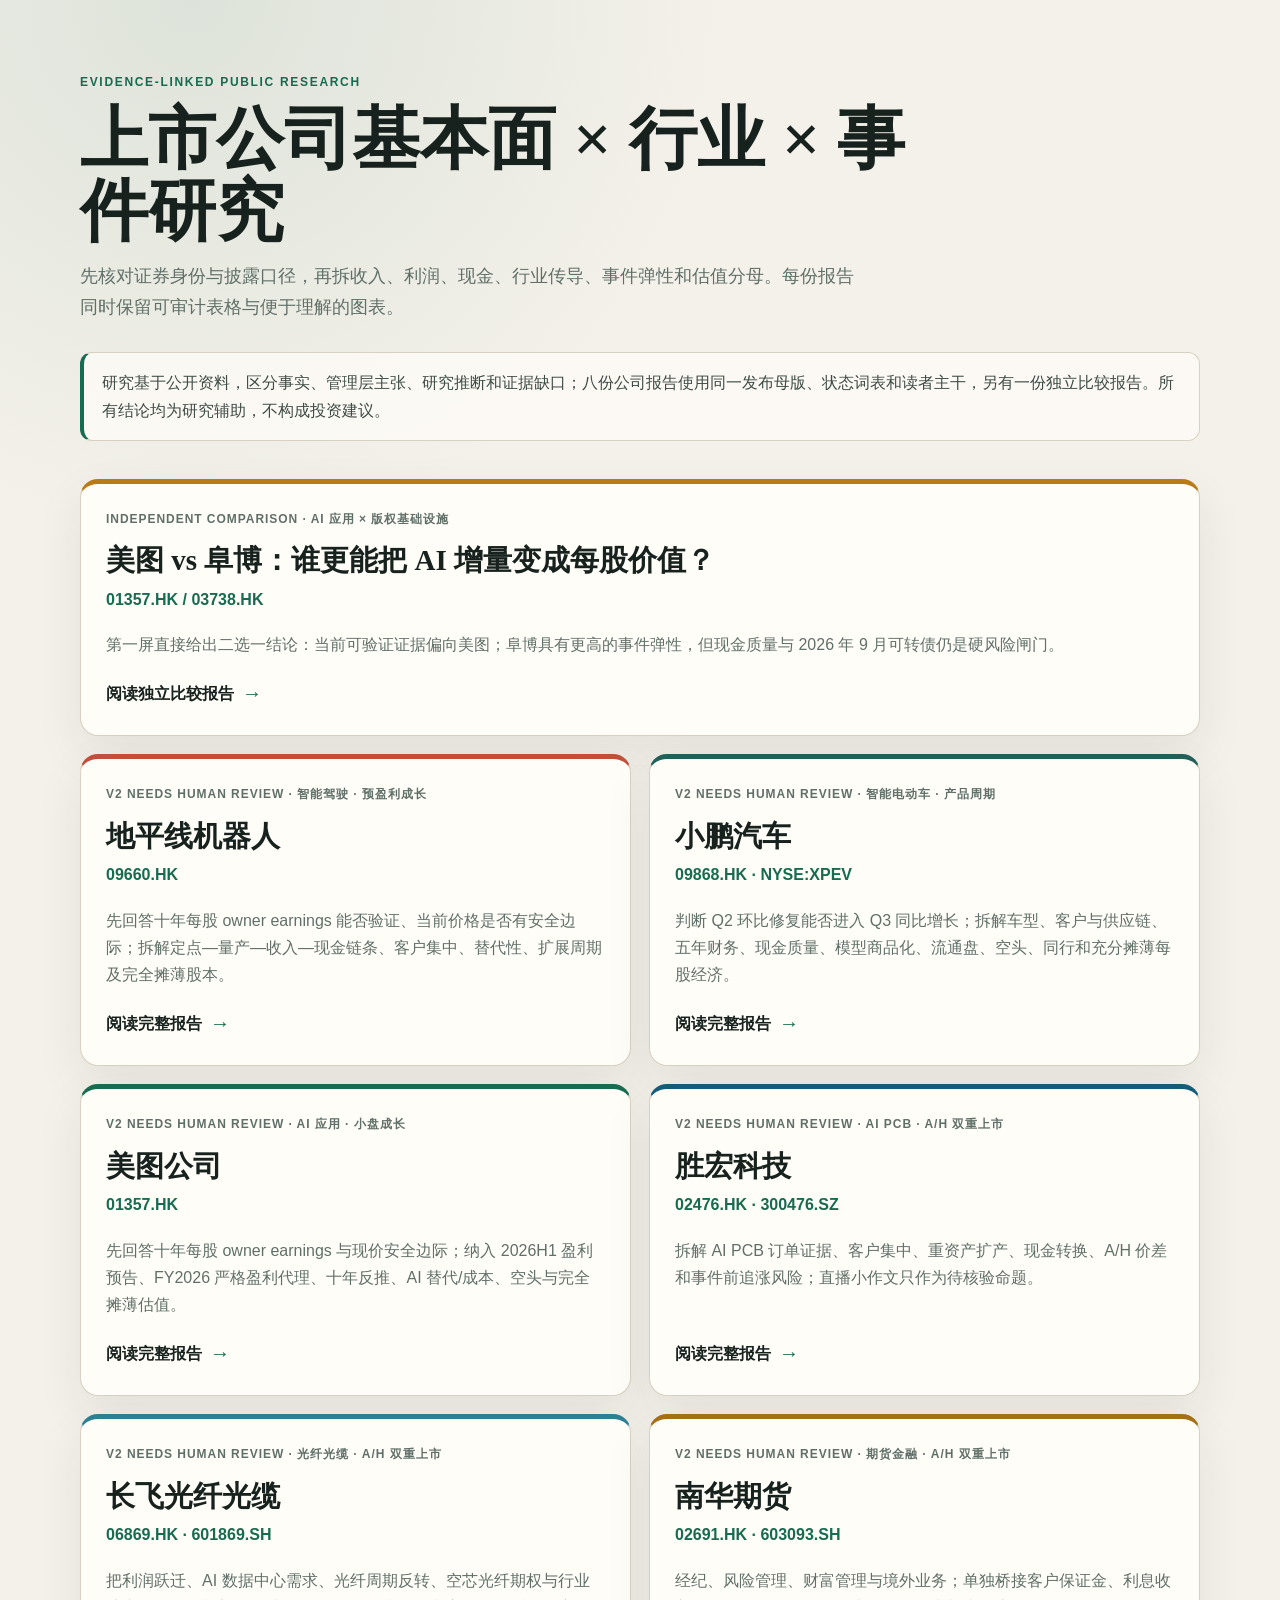
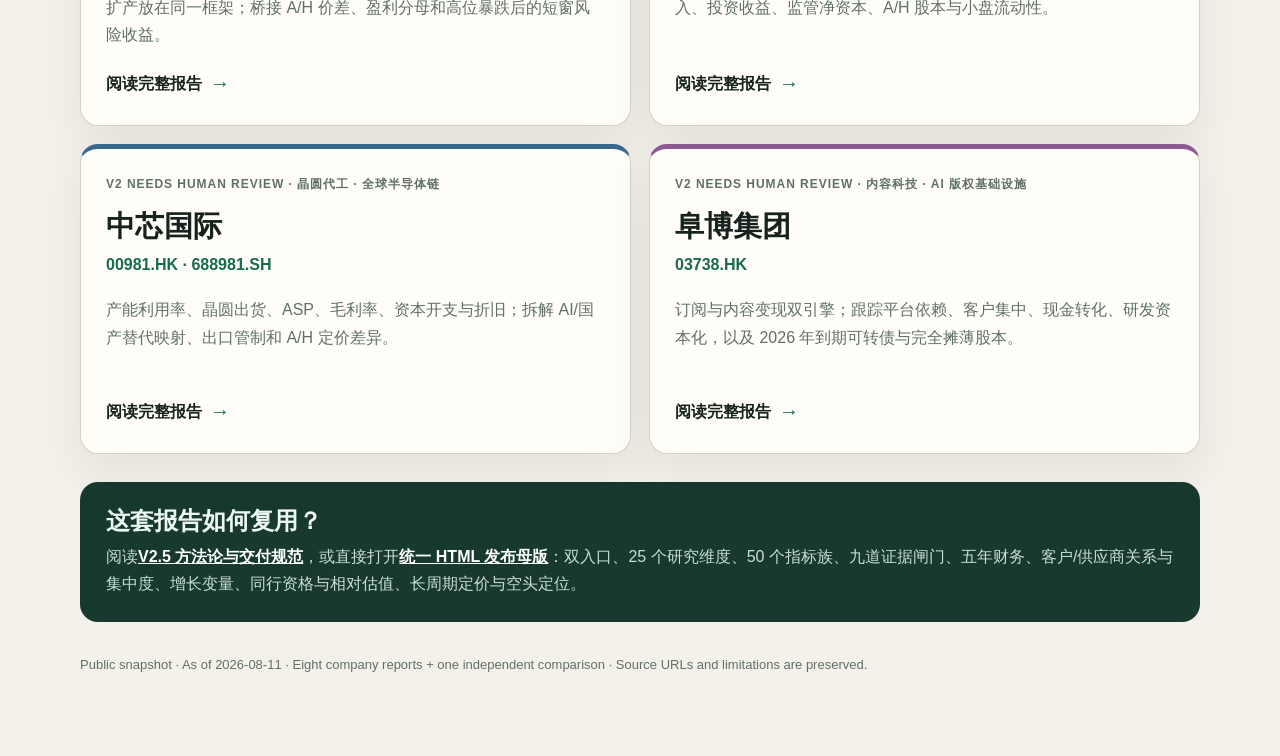
==== commit d1a48b3b: "Publish YOFC research report" ====
--- a/docs/index.html
+++ b/docs/index.html
@@ -79,6 +79,7 @@
     .horizon { border-top: 5px solid #c14f3c; }
     .xpeng { border-top: 5px solid #215f59; }
     .victory { border-top: 5px solid #145c78; }
+    .yofc { border-top: 5px solid #2d7f94; }
     .pending { opacity: .72; }
     .pending .status {
       display: inline-flex;
@@ -115,7 +116,7 @@
     <h1>上市公司基本面 × 行业 × 事件研究</h1>
     <p class="lead">先核对证券身份与披露口径，再拆收入、利润、现金、行业传导、事件弹性和估值分母。每份报告同时保留可审计表格与便于理解的图表。</p>
 
-    <div class="notice">研究基于公开资料，区分事实、管理层主张、研究推断和证据缺口；七份公司报告使用同一发布母版、状态词表和读者主干，另有一份独立比较报告。所有结论均为研究辅助，不构成投资建议。</div>
+    <div class="notice">研究基于公开资料，区分事实、管理层主张、研究推断和证据缺口；八份公司报告使用同一发布母版、状态词表和读者主干，另有一份独立比较报告。所有结论均为研究辅助，不构成投资建议。</div>
 
     <section class="grid" aria-label="公司研究报告">
       <article class="card comparison">
@@ -158,6 +159,14 @@
         <a href="./victory-giant-02476-hk/report.html">阅读完整报告</a>
       </article>
 
+      <article class="card yofc">
+        <div class="tag">V2 NEEDS HUMAN REVIEW · 光纤光缆 · A/H 双重上市</div>
+        <h2>长飞光纤光缆</h2>
+        <div class="ticker">06869.HK · 601869.SH</div>
+        <p>把利润跃迁、AI 数据中心需求、光纤周期反转、空芯光纤期权与行业扩产放在同一框架；桥接 A/H 价差、盈利分母和高位暴跌后的短窗风险收益。</p>
+        <a href="./yofc-06869-hk/report.html">阅读完整报告</a>
+      </article>
+
       <article class="card nanhua">
         <div class="tag">V2 NEEDS HUMAN REVIEW · 期货金融 · A/H 双重上市</div>
         <h2>南华期货</h2>
@@ -188,7 +197,7 @@
       <p>阅读<a href="./listed-company-fundamentals-event-research-methodology.html">V2.5 方法论与交付规范</a>，或直接打开<a href="./templates/report-publication-shell-v1.html">统一 HTML 发布母版</a>：双入口、25 个研究维度、50 个指标族、九道证据闸门、五年财务、客户/供应商关系与集中度、增长变量、同行资格与相对估值、长周期定价与空头定位。</p>
     </section>
 
-    <footer>Public snapshot · As of 2026-08-10 · Seven company reports + one independent comparison · Source URLs and limitations are preserved.</footer>
+    <footer>Public snapshot · As of 2026-08-11 · Eight company reports + one independent comparison · Source URLs and limitations are preserved.</footer>
   </main>
 </body>
 </html>
